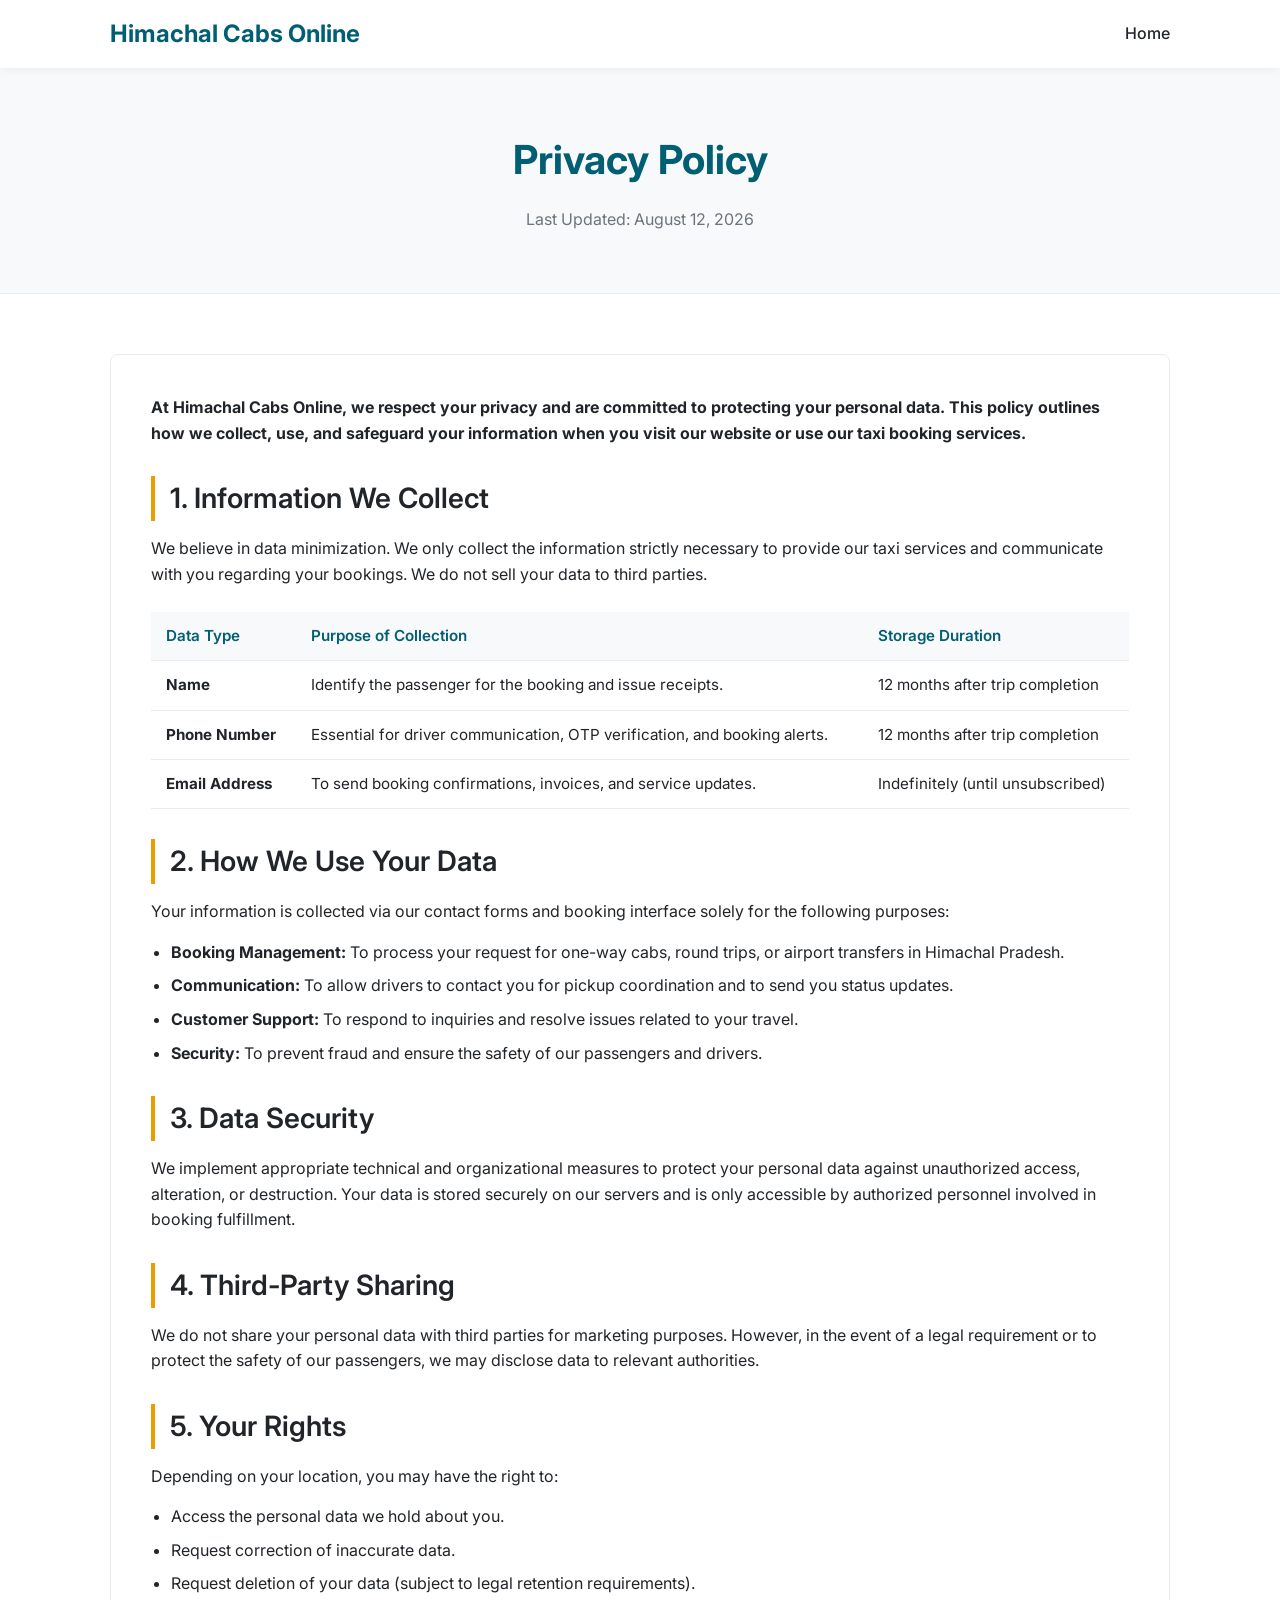
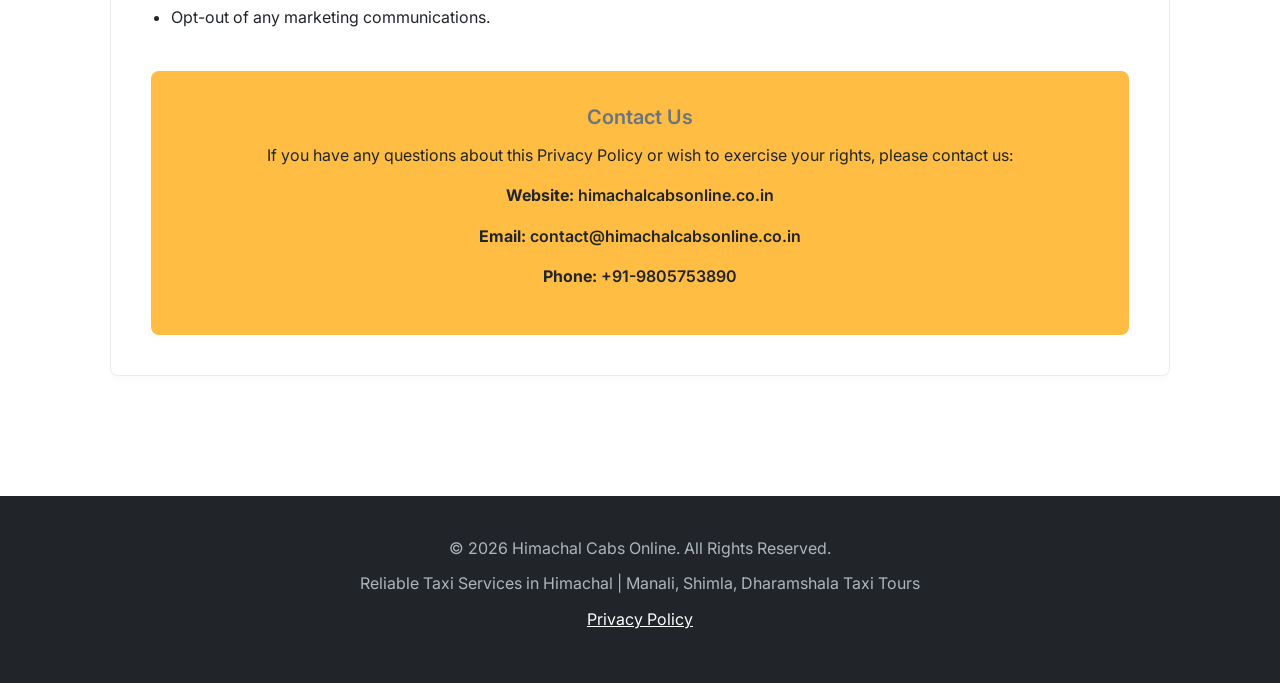
==== privacy-policy.html @ 06775073 "Added: Lazy Load & GTM Tag | Fixed: Font Awesome unsed CSS issue" ====
<!DOCTYPE html>
<html lang="en">
<head>
    <meta charset="UTF-8">
    <meta name="viewport" content="width=device-width, initial-scale=1.0">
    <title>Privacy Policy | Himachal Cabs Online</title>
    <meta name="description" content="Privacy Policy for Himachal Cabs Online. We value your privacy and handle your personal data (Name, Phone, Email) strictly for booking and contact purposes.">

    <!-- Preconnect & Preload -->
    <link rel="preconnect" href="https://fonts.googleapis.com">
    <link rel="preconnect" href="https://fonts.gstatic.com" crossorigin>
    <link rel="preconnect" href="https://cdnjs.cloudflare.com">

    <!-- Google Fonts -->
    <link href="https://fonts.googleapis.com/css2?family=Inter:wght@400;500;600;700&display=swap" rel="stylesheet">
    
    <!-- Font Awesome -->
    <link rel="stylesheet" href="https://cdnjs.cloudflare.com/ajax/libs/font-awesome/6.4.0/css/all.min.css" media="print" onload="this.media='all'">
    <noscript><link rel="stylesheet" href="https://cdnjs.cloudflare.com/ajax/libs/font-awesome/6.4.0/css/all.min.css"></noscript>

    <style>
        /* Core Variables - Adjust these to match your exact homepage colors */
        :root {
            --primary-color: #005f73; /* Deep Teal/Blue - Trust & Professionalism */
            --secondary-color: #0a9396; /* Lighter Teal */
            --accent-color: #ee9b00; /* Warm Gold/Orange - Action buttons */
            --text-dark: #212529;
            --text-light: #6c757d;
            --bg-light: #f8f9fa;
            --bg-white: #ffffff;
            --border-color: #e9ecef;
            --font-main: 'Inter', sans-serif;
            --max-width: 1100px;
        }

        /* Reset & Base Styles */
        * {
            box-sizing: border-box;
            margin: 0;
            padding: 0;
        }

        body {
            font-family: var(--font-main);
            line-height: 1.6;
            color: var(--text-dark);
            background-color: var(--bg-white);
            font-size: 16px;
            -webkit-font-smoothing: antialiased;
        }

        a {
            color: var(--primary-color);
            text-decoration: none;
            transition: color 0.3s ease;
        }

        a:hover {
            color: var(--secondary-color);
            text-decoration: underline;
        }

        /* Layout Container */
        .container {
            max-width: var(--max-width);
            margin: 0 auto;
            padding: 0 20px;
        }

        /* Header / Navigation Area */
        header {
            background-color: var(--bg-white);
            box-shadow: 0 2px 10px rgba(0,0,0,0.05);
            padding: 15px 0;
            position: sticky;
            top: 0;
            z-index: 1000;
        }

        .nav-flex {
            display: flex;
            justify-content: space-between;
            align-items: center;
        }

        .logo {
            font-weight: 700;
            font-size: 1.5rem;
            color: var(--primary-color);
            text-decoration: none;
        }

        .nav-links a {
            margin-left: 20px;
            font-weight: 500;
            color: var(--text-dark);
        }

        .nav-links a:hover {
            color: var(--primary-color);
            text-decoration: none;
        }

        /* Policy Page Specific Styles */
        .page-header {
            background-color: var(--bg-light);
            padding: 60px 0;
            text-align: center;
            border-bottom: 1px solid var(--border-color);
        }

        .page-header h1 {
            font-size: 2.5rem;
            font-weight: 700;
            color: var(--primary-color);
            margin-bottom: 15px;
        }

        .page-header p {
            color: var(--text-light);
            max-width: 600px;
            margin: 0 auto;
        }

        .content-section {
            padding: 60px 0;
        }

        .policy-card {
            background: var(--bg-white);
            padding: 40px;
            border-radius: 8px;
            border: 1px solid var(--border-color);
            box-shadow: 0 4px 6px rgba(0,0,0,0.02);
        }

        h2 {
            font-size: 1.75rem;
            color: var(--text-dark);
            margin-top: 30px;
            margin-bottom: 15px;
            font-weight: 600;
            border-left: 4px solid var(--accent-color);
            padding-left: 15px;
        }

        h3 {
            font-size: 1.25rem;
            color: var(--primary-color);
            margin-top: 25px;
            margin-bottom: 10px;
            font-weight: 600;
        }

        p {
            margin-bottom: 15px;
            color: var(--text-dark);
        }

        ul {
            margin-bottom: 20px;
            padding-left: 20px;
        }

        li {
            margin-bottom: 8px;
            color: var(--text-dark);
        }

        /* Data Table for Clarity */
        .data-table {
            width: 100%;
            border-collapse: collapse;
            margin: 25px 0;
            font-size: 0.95rem;
        }

        .data-table th,
        .data-table td {
            text-align: left;
            padding: 12px 15px;
            border-bottom: 1px solid var(--border-color);
        }

        .data-table th {
            background-color: var(--bg-light);
            font-weight: 600;
            color: var(--primary-color);
        }

        .data-table tr:hover {
            background-color: #fafafa;
        }

        /* Contact Box */
        .contact-box {
            background-color: #ffbd44;
            color: white;
            padding: 30px;
            border-radius: 8px;
            margin-top: 40px;
            text-align: center;
        }

        .contact-box h3 {
            color: white;
            margin-top: 0;
        }

        .contact-box a {
            color: var(--text-dark);
            font-weight: 600;
        }

        /* Footer */
        footer {
            background-color: #212529;
            color: #adb5bd;
            padding: 40px 0;
            text-align: center;
            margin-top: 60px;
        }

        footer p {
            margin-bottom: 10px;
            color: #adb5bd;
        }

        footer a {
            color: white;
            text-decoration: underline;
        }

        /* Responsive Design */
        @media (max-width: 768px) {
            .page-header h1 {
                font-size: 2rem;
            }
            
            .policy-card {
                padding: 25px;
            }

            .nav-flex {
                flex-direction: column;
                gap: 15px;
            }

            .data-table {
                display: block;
                overflow-x: auto;
            }
        }
    </style>
</head>
<body>

    <!-- Header -->
    <header>
        <div class="container nav-flex">
            <a href="/" class="logo">Himachal Cabs Online</a>
            <nav class="nav-links">
                <a href="/">Home</a>
            </nav>
        </div>
    </header>

    <!-- Page Header -->
    <div class="page-header">
        <div class="container">
            <h1>Privacy Policy</h1>
            <p>Last Updated: August 12, 2026</p>
        </div>
    </div>

    <!-- Main Content -->
    <div class="content-section">
        <div class="container">
            <div class="policy-card">
                
                <p><strong>At Himachal Cabs Online, we respect your privacy and are committed to protecting your personal data. This policy outlines how we collect, use, and safeguard your information when you visit our website or use our taxi booking services.</strong></p>

                <h2>1. Information We Collect</h2>
                <p>We believe in data minimization. We only collect the information strictly necessary to provide our taxi services and communicate with you regarding your bookings. We do not sell your data to third parties.</p>
                
                <table class="data-table">
                    <thead>
                        <tr>
                            <th>Data Type</th>
                            <th>Purpose of Collection</th>
                            <th>Storage Duration</th>
                        </tr>
                    </thead>
                    <tbody>
                        <tr>
                            <td><strong>Name</strong></td>
                            <td>Identify the passenger for the booking and issue receipts.</td>
                            <td>12 months after trip completion</td>
                        </tr>
                        <tr>
                            <td><strong>Phone Number</strong></td>
                            <td>Essential for driver communication, OTP verification, and booking alerts.</td>
                            <td>12 months after trip completion</td>
                        </tr>
                        <tr>
                            <td><strong>Email Address</strong></td>
                            <td>To send booking confirmations, invoices, and service updates.</td>
                            <td>Indefinitely (until unsubscribed)</td>
                        </tr>
                    </tbody>
                </table>

                <h2>2. How We Use Your Data</h2>
                <p>Your information is collected via our contact forms and booking interface solely for the following purposes:</p>
                <ul>
                    <li><strong>Booking Management:</strong> To process your request for one-way cabs, round trips, or airport transfers in Himachal Pradesh.</li>
                    <li><strong>Communication:</strong> To allow drivers to contact you for pickup coordination and to send you status updates.</li>
                    <li><strong>Customer Support:</strong> To respond to inquiries and resolve issues related to your travel.</li>
                    <li><strong>Security:</strong> To prevent fraud and ensure the safety of our passengers and drivers.</li>
                </ul>

                <h2>3. Data Security</h2>
                <p>We implement appropriate technical and organizational measures to protect your personal data against unauthorized access, alteration, or destruction. Your data is stored securely on our servers and is only accessible by authorized personnel involved in booking fulfillment.</p>

                <h2>4. Third-Party Sharing</h2>
                <p>We do not share your personal data with third parties for marketing purposes. However, in the event of a legal requirement or to protect the safety of our passengers, we may disclose data to relevant authorities.</p>

                <h2>5. Your Rights</h2>
                <p>Depending on your location, you may have the right to:</p>
                <ul>
                    <li>Access the personal data we hold about you.</li>
                    <li>Request correction of inaccurate data.</li>
                    <li>Request deletion of your data (subject to legal retention requirements).</li>
                    <li>Opt-out of any marketing communications.</li>
                </ul>

                <div class="contact-box">
                    <h3 style="color: #6c757d;">Contact Us</h3>
                    <p>If you have any questions about this Privacy Policy or wish to exercise your rights, please contact us:</p>
                    <p><strong>Website:</strong> <a href="https://himachalcabsonline.co.in">himachalcabsonline.co.in</a></p>
                    <p><strong>Email:</strong> <a href="mailto:contact@himachalcabsonline.co.in">contact@himachalcabsonline.co.in</a></p>
                    <p><strong>Phone:</strong> <a href="tel:+919805753890">+91-9805753890</a></p>
                </div>

            </div>
        </div>
    </div>

    <!-- Footer -->
    <footer>
        <div class="container">
            <p>&copy; 2026 Himachal Cabs Online. All Rights Reserved.</p>
            <p>Reliable Taxi Services in Himachal | Manali, Shimla, Dharamshala Taxi Tours</p>
            <p>
                <a href="/privacy-policy.html">Privacy Policy</a>
            </p>
        </div>
    </footer>

</body>
</html>
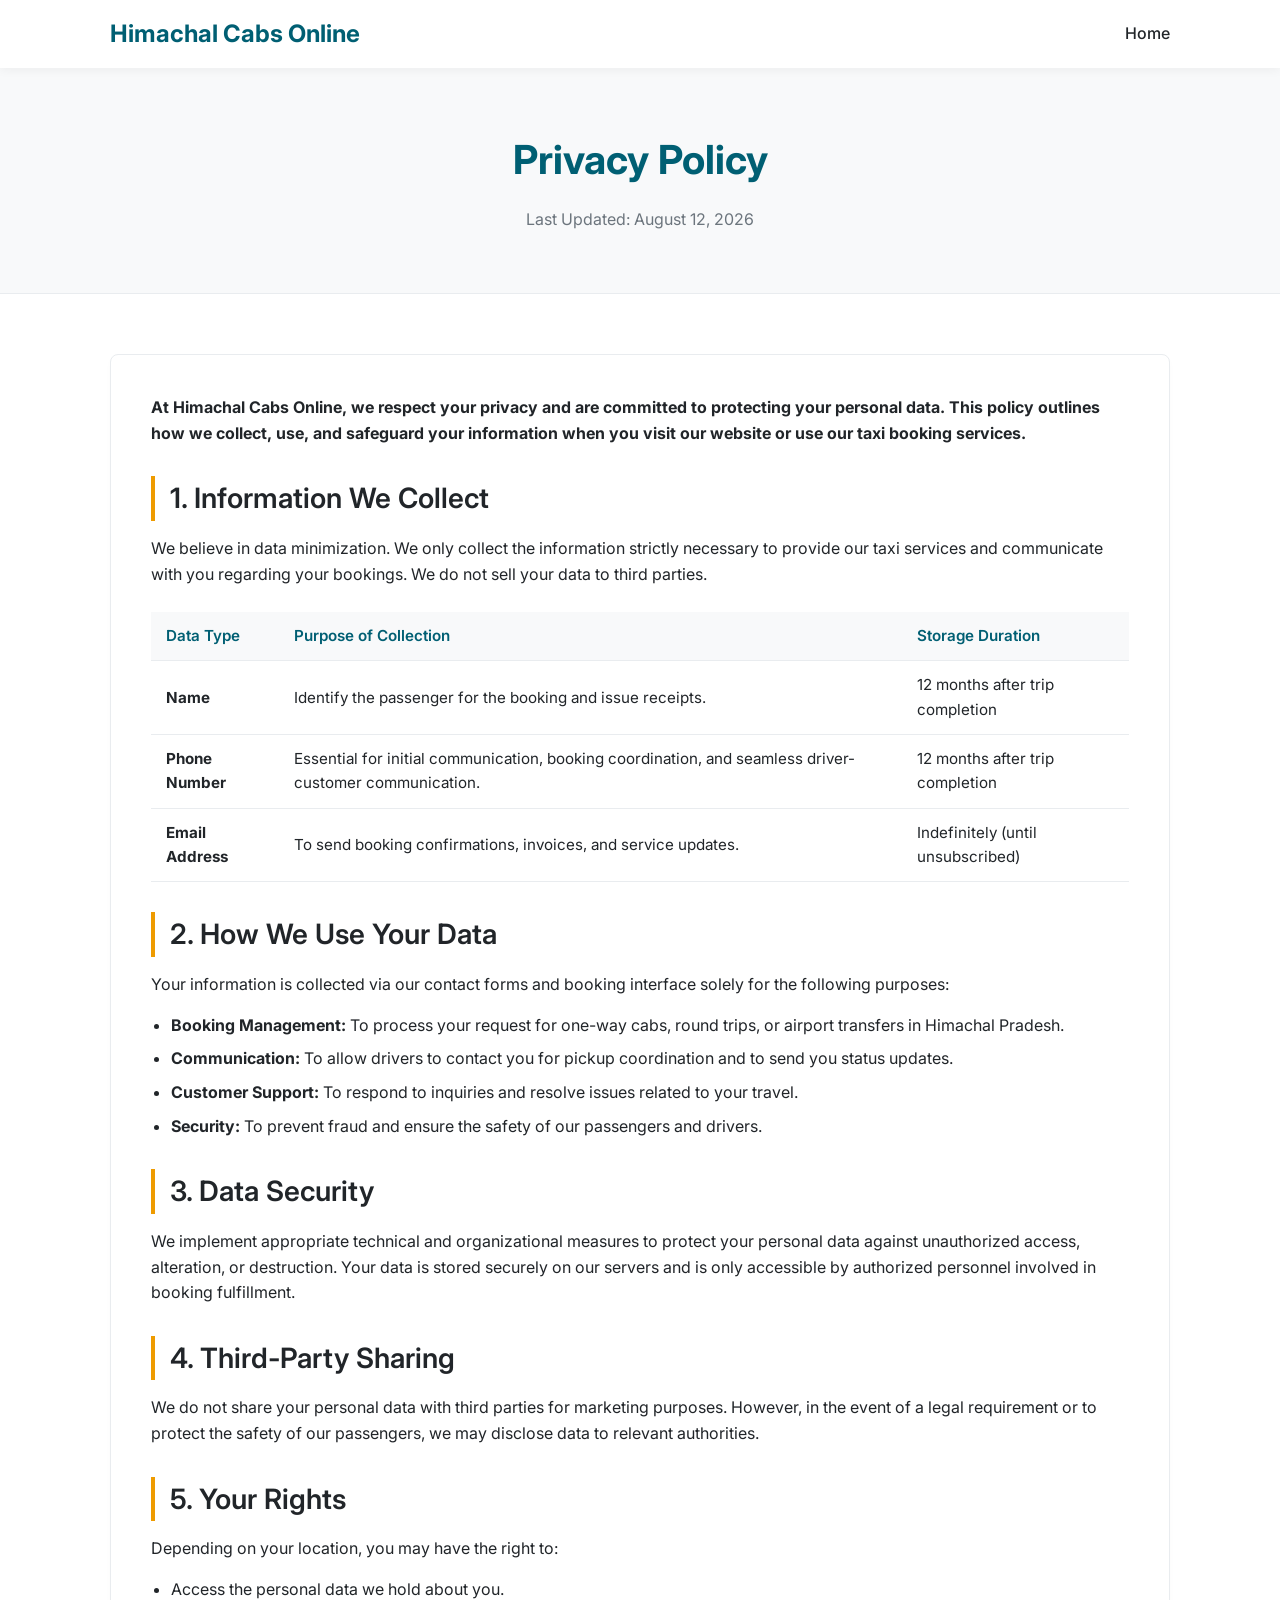
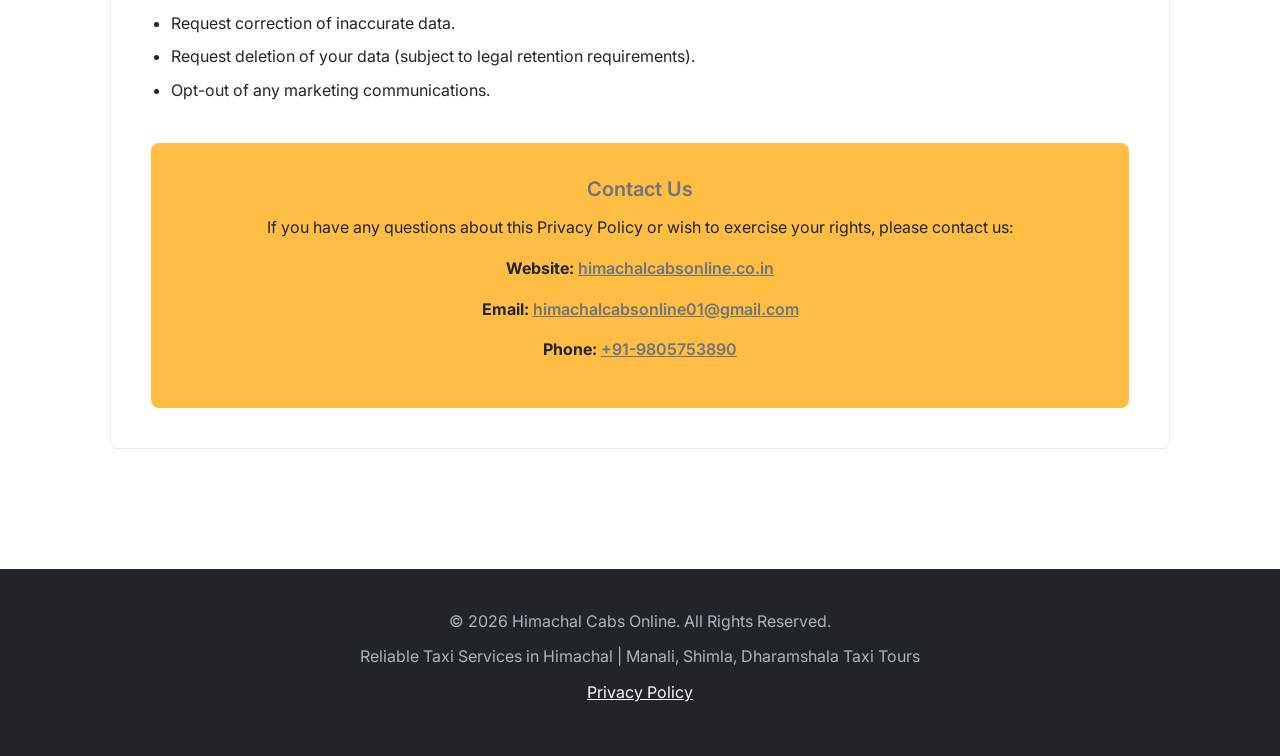
==== commit 569db953: "Addition & Fixes: Favicon addition, content optimisation" ====
--- a/privacy-policy.html
+++ b/privacy-policy.html
@@ -299,7 +299,7 @@
                         </tr>
                         <tr>
                             <td><strong>Phone Number</strong></td>
-                            <td>Essential for driver communication, OTP verification, and booking alerts.</td>
+                            <td>Essential for initial communication, booking coordination, and seamless driver-customer communication.</td>
                             <td>12 months after trip completion</td>
                         </tr>
                         <tr>
@@ -337,9 +337,9 @@
                 <div class="contact-box">
                     <h3 style="color: #6c757d;">Contact Us</h3>
                     <p>If you have any questions about this Privacy Policy or wish to exercise your rights, please contact us:</p>
-                    <p><strong>Website:</strong> <a href="https://himachalcabsonline.co.in">himachalcabsonline.co.in</a></p>
-                    <p><strong>Email:</strong> <a href="mailto:contact@himachalcabsonline.co.in">contact@himachalcabsonline.co.in</a></p>
-                    <p><strong>Phone:</strong> <a href="tel:+919805753890">+91-9805753890</a></p>
+                    <p><strong>Website:</strong> <a href="https://himachalcabsonline.co.in" style="color: #6c757d; text-decoration: underline;">himachalcabsonline.co.in</a></p>
+                    <p><strong>Email:</strong> <a href="mailto:himachalcabsonline01@gmail.com" style="color: #6c757d; text-decoration: underline;">himachalcabsonline01@gmail.com</a></p>
+                    <p><strong>Phone:</strong> <a href="tel:+919805753890" style="color: #6c757d; text-decoration: underline;">+91-9805753890</a></p>
                 </div>
 
             </div>
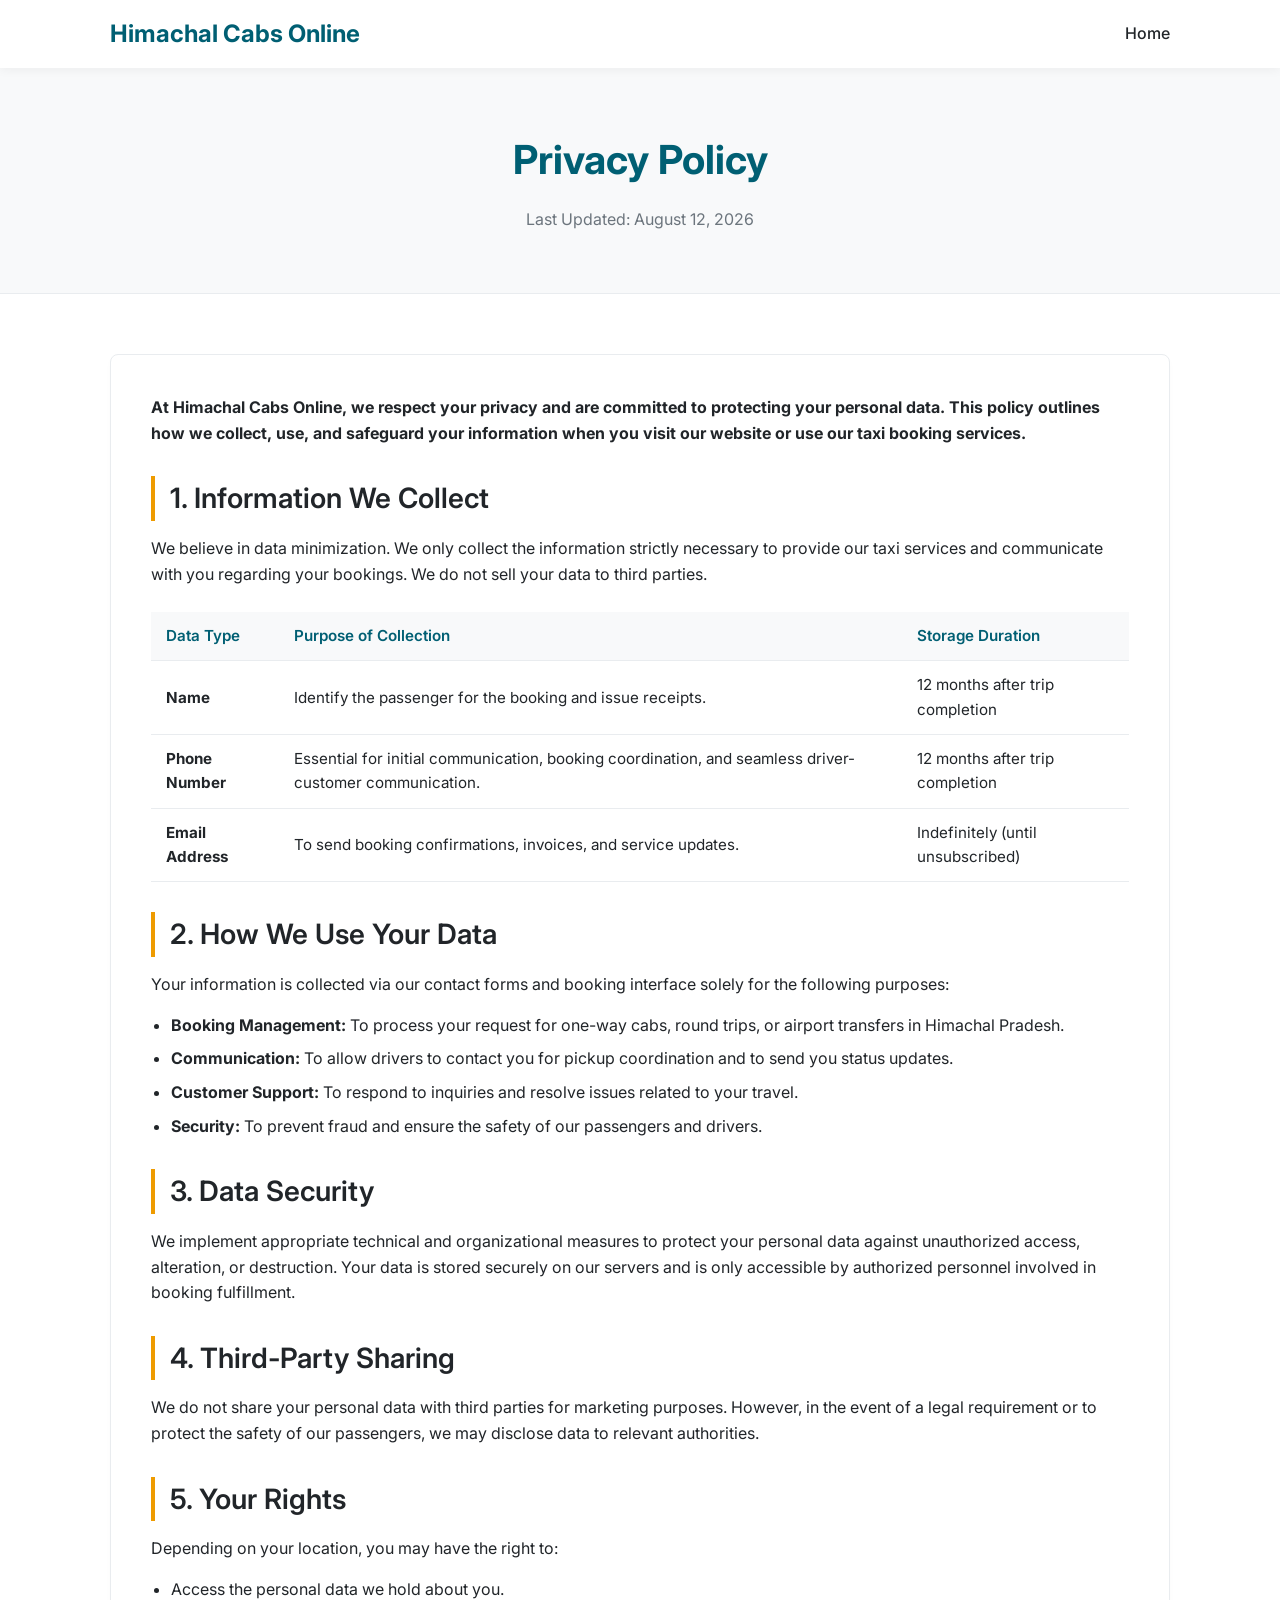
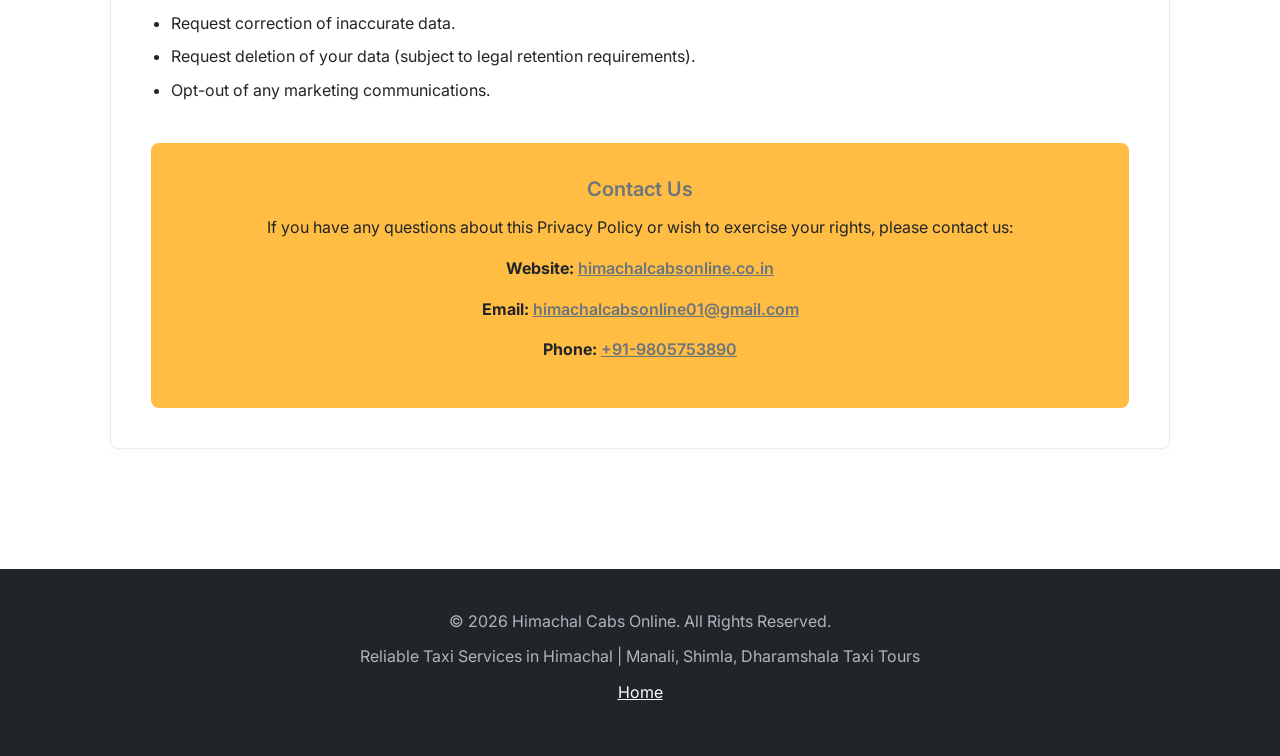
==== commit e9fd7508: "Minor UI updates" ====
--- a/privacy-policy.html
+++ b/privacy-policy.html
@@ -236,6 +236,10 @@
             .page-header h1 {
                 font-size: 2rem;
             }
+
+            .nav-links {
+                display: none;
+            }
             
             .policy-card {
                 padding: 25px;
@@ -249,6 +253,11 @@
             .data-table {
                 display: block;
                 overflow-x: auto;
+            }
+
+            .contact-box {
+                overflow-x: auto;
+                font-size: 3.5vw;
             }
         }
     </style>
@@ -352,7 +361,7 @@
             <p>&copy; 2026 Himachal Cabs Online. All Rights Reserved.</p>
             <p>Reliable Taxi Services in Himachal | Manali, Shimla, Dharamshala Taxi Tours</p>
             <p>
-                <a href="/privacy-policy.html">Privacy Policy</a>
+                <a href="/">Home</a>
             </p>
         </div>
     </footer>
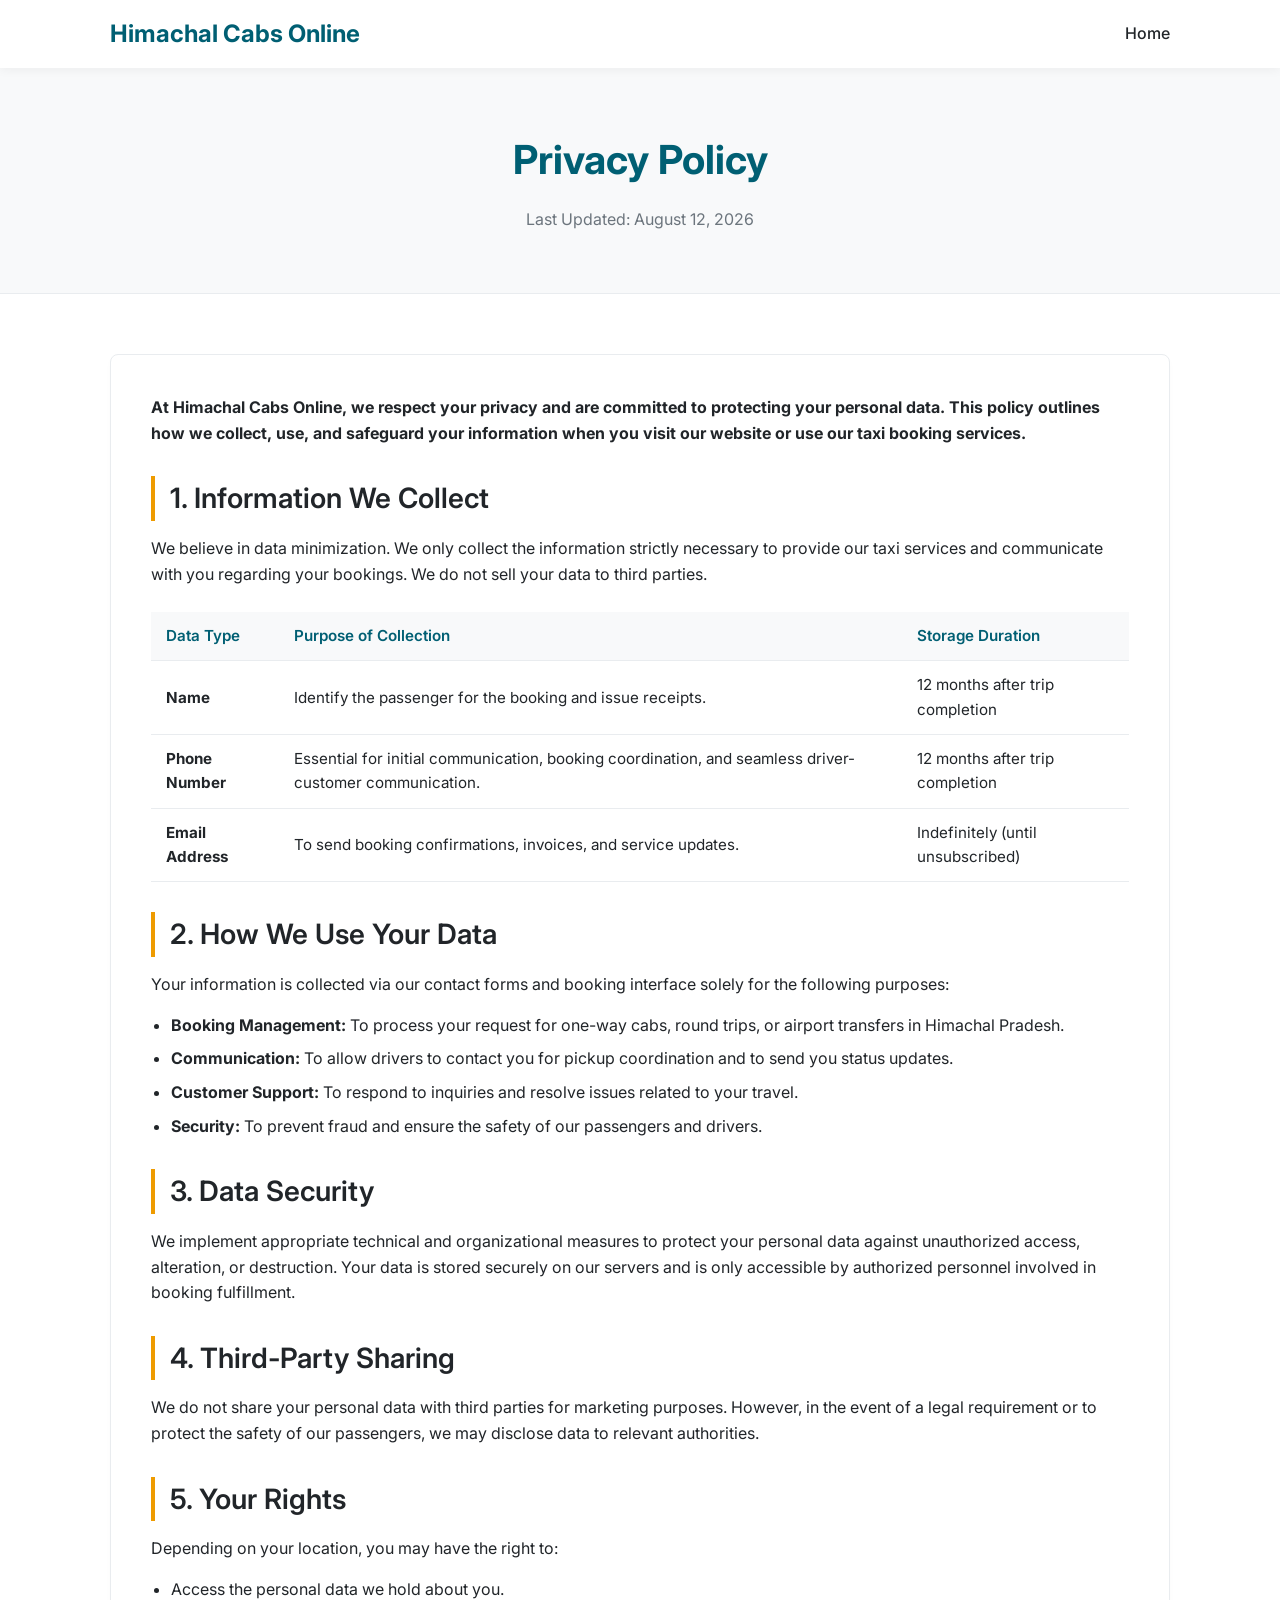
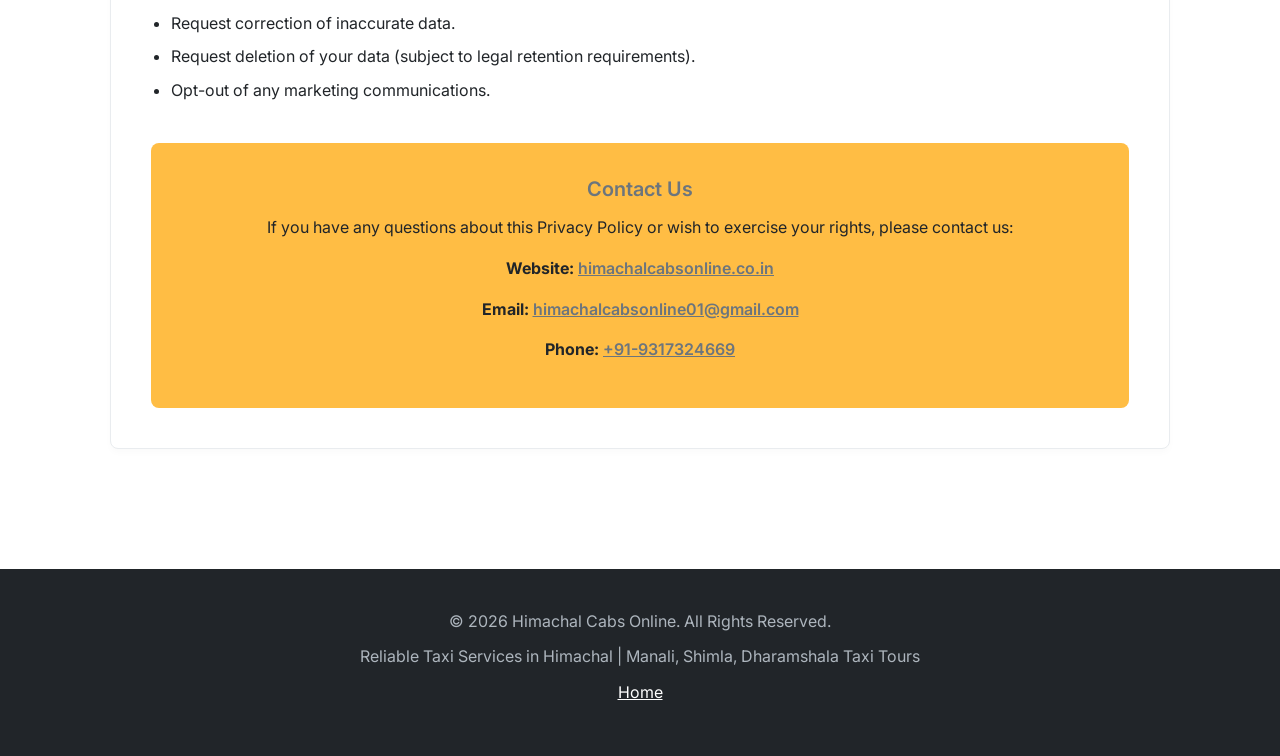
==== commit addccbb5: "multiple layout changes to SPA" ====
--- a/privacy-policy.html
+++ b/privacy-policy.html
@@ -258,6 +258,10 @@
             .contact-box {
                 overflow-x: auto;
                 font-size: 3.5vw;
+            }
+
+            .nav-links{
+                display: none;
             }
         }
     </style>
@@ -348,7 +352,7 @@
                     <p>If you have any questions about this Privacy Policy or wish to exercise your rights, please contact us:</p>
                     <p><strong>Website:</strong> <a href="https://himachalcabsonline.co.in" style="color: #6c757d; text-decoration: underline;">himachalcabsonline.co.in</a></p>
                     <p><strong>Email:</strong> <a href="mailto:himachalcabsonline01@gmail.com" style="color: #6c757d; text-decoration: underline;">himachalcabsonline01@gmail.com</a></p>
-                    <p><strong>Phone:</strong> <a href="tel:+919805753890" style="color: #6c757d; text-decoration: underline;">+91-9805753890</a></p>
+                    <p><strong>Phone:</strong> <a href="tel:+919317324669" style="color: #6c757d; text-decoration: underline;">+91-9317324669</a></p>
                 </div>
 
             </div>
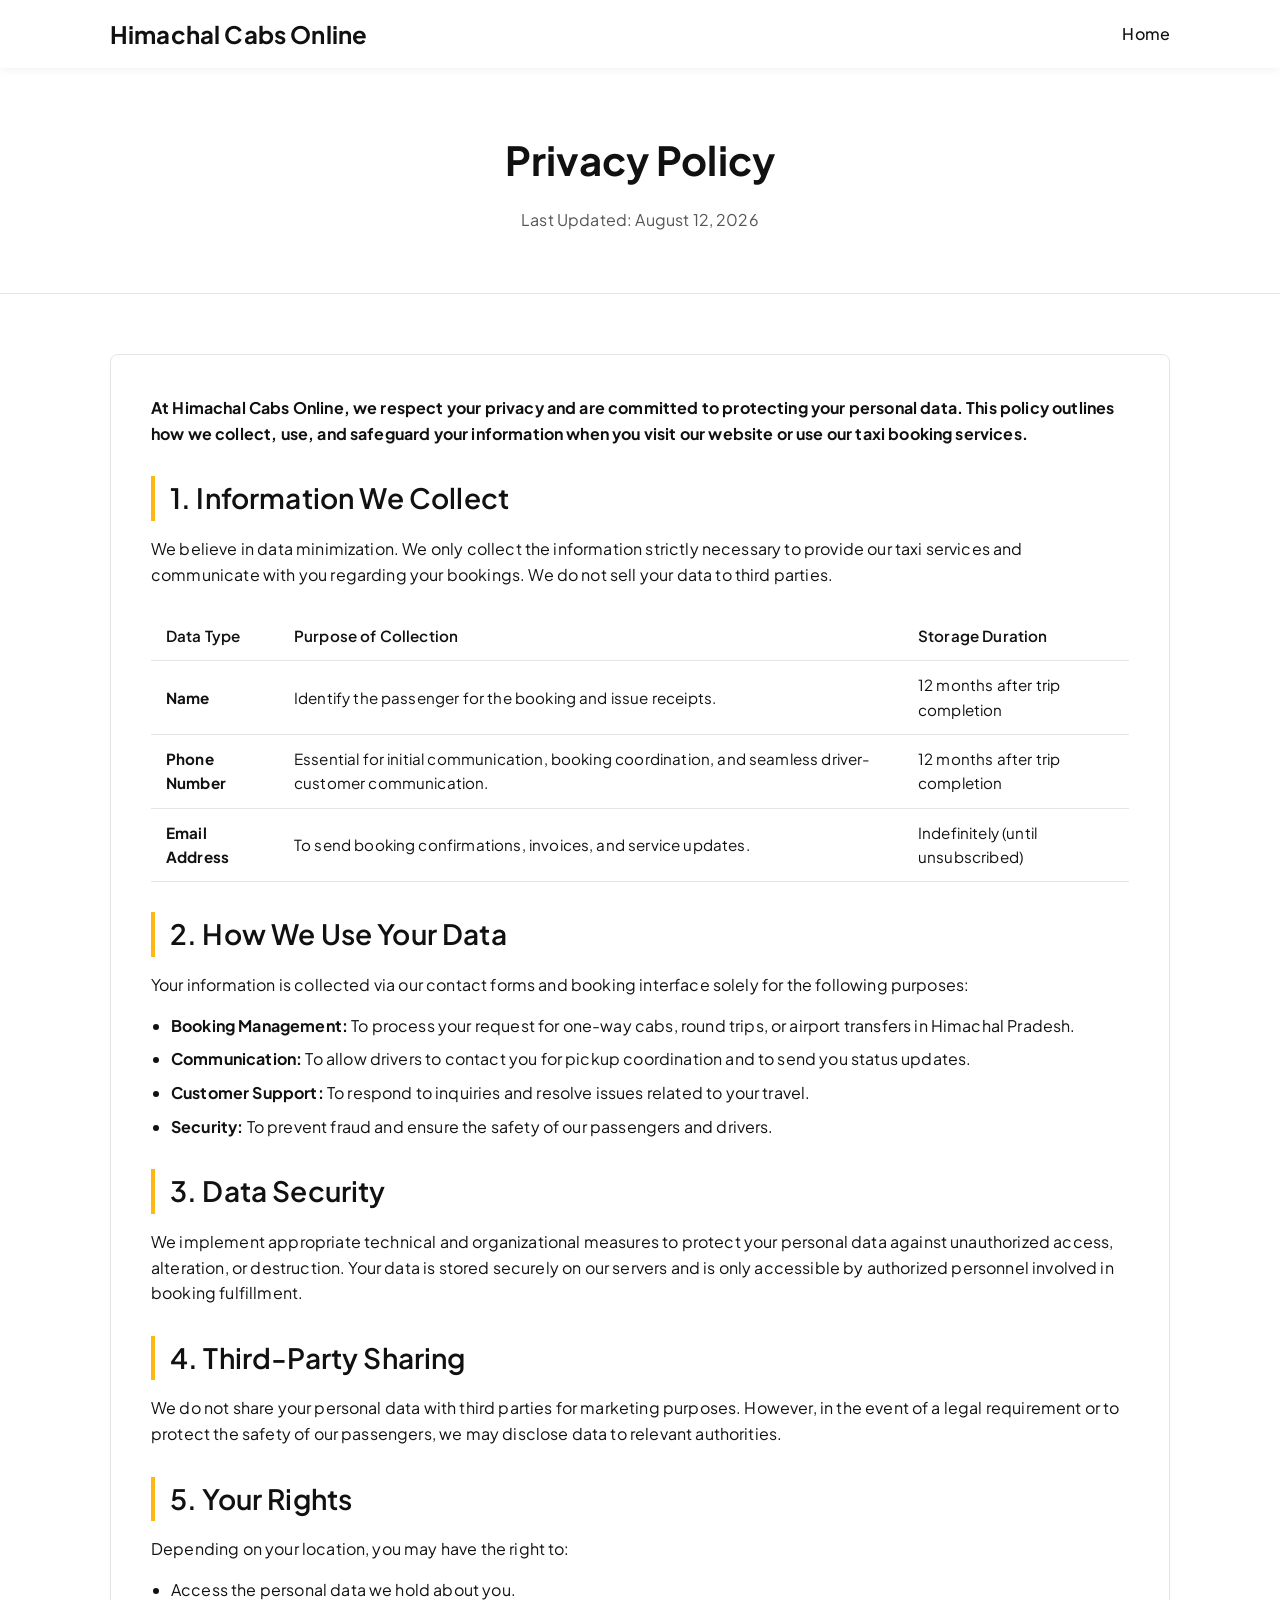
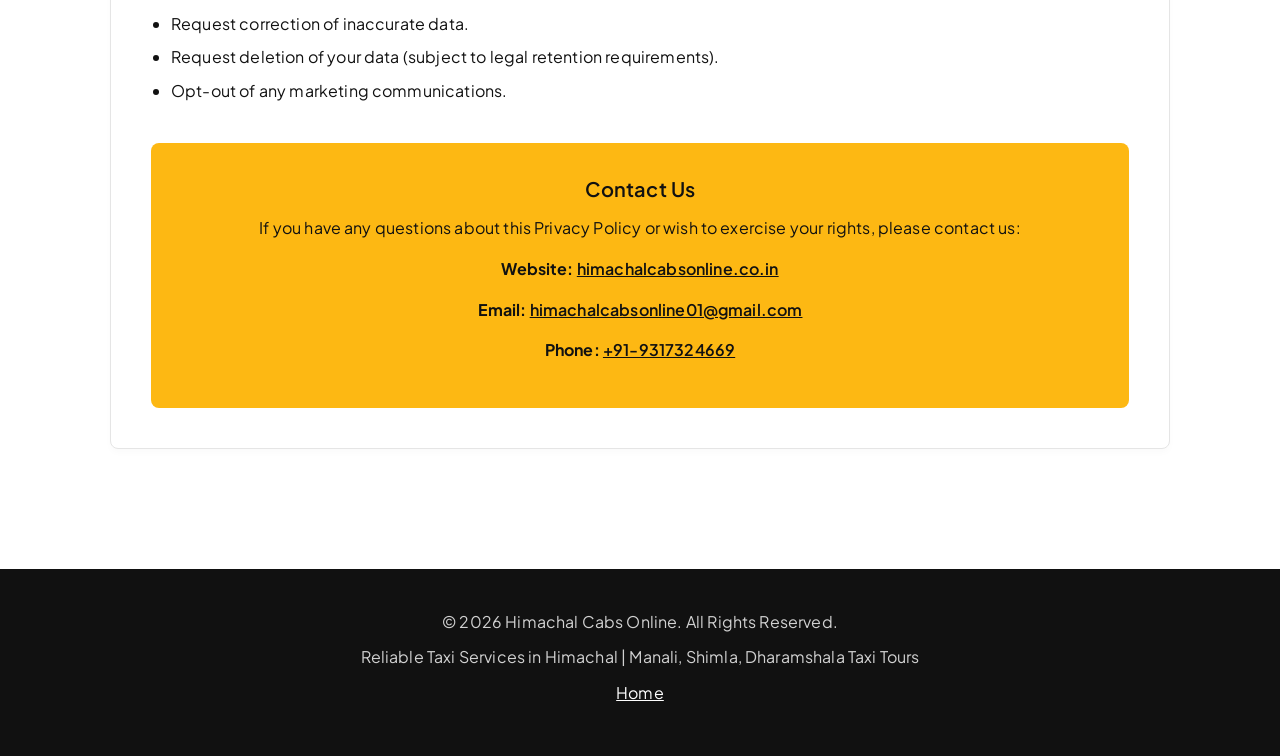
==== commit f2d6bd3a: "fix: Phone input & fonts" ====
--- a/privacy-policy.html
+++ b/privacy-policy.html
@@ -12,7 +12,7 @@
     <link rel="preconnect" href="https://cdnjs.cloudflare.com">
 
     <!-- Google Fonts -->
-    <link href="https://fonts.googleapis.com/css2?family=Inter:wght@400;500;600;700&display=swap" rel="stylesheet">
+    <link href="https://fonts.googleapis.com/css2?family=Plus+Jakarta+Sans:wght@200..800&display=swap" rel="stylesheet">
     
     <!-- Font Awesome -->
     <link rel="stylesheet" href="https://cdnjs.cloudflare.com/ajax/libs/font-awesome/6.4.0/css/all.min.css" media="print" onload="this.media='all'">
@@ -21,15 +21,15 @@
     <style>
         /* Core Variables - Adjust these to match your exact homepage colors */
         :root {
-            --primary-color: #005f73; /* Deep Teal/Blue - Trust & Professionalism */
-            --secondary-color: #0a9396; /* Lighter Teal */
-            --accent-color: #ee9b00; /* Warm Gold/Orange - Action buttons */
-            --text-dark: #212529;
-            --text-light: #6c757d;
-            --bg-light: #f8f9fa;
+            --primary-color: #111111; /* Deep Onyx - Text, borders & navigation */
+            --secondary-color: #111111; /* Deep Onyx hover state */
+            --accent-color: #FDB813; /* Medallion Yellow - Action buttons */
+            --text-dark: #111111;
+            --text-light: #555555;
+            --bg-light: #FFFFFF;
             --bg-white: #ffffff;
-            --border-color: #e9ecef;
-            --font-main: 'Inter', sans-serif;
+            --border-color: #E5E5E5;
+            --font-main: 'Plus Jakarta Sans', system-ui, -apple-system, 'Segoe UI', Arial, sans-serif;
             --max-width: 1100px;
         }
 
@@ -42,6 +42,8 @@
 
         body {
             font-family: var(--font-main);
+            font-weight: 400;
+            letter-spacing: 0.01em;
             line-height: 1.6;
             color: var(--text-dark);
             background-color: var(--bg-white);
@@ -194,8 +196,8 @@
 
         /* Contact Box */
         .contact-box {
-            background-color: #ffbd44;
-            color: white;
+            background-color: #FDB813;
+            color: #111111;
             padding: 30px;
             border-radius: 8px;
             margin-top: 40px;
@@ -203,7 +205,7 @@
         }
 
         .contact-box h3 {
-            color: white;
+            color: #111111;
             margin-top: 0;
         }
 
@@ -214,8 +216,8 @@
 
         /* Footer */
         footer {
-            background-color: #212529;
-            color: #adb5bd;
+            background-color: #111111;
+            color: #D1D1D1;
             padding: 40px 0;
             text-align: center;
             margin-top: 60px;
@@ -223,7 +225,7 @@
 
         footer p {
             margin-bottom: 10px;
-            color: #adb5bd;
+            color: #D1D1D1;
         }
 
         footer a {
@@ -348,11 +350,11 @@
                 </ul>
 
                 <div class="contact-box">
-                    <h3 style="color: #6c757d;">Contact Us</h3>
+                    <h3 style="color: #111111;">Contact Us</h3>
                     <p>If you have any questions about this Privacy Policy or wish to exercise your rights, please contact us:</p>
-                    <p><strong>Website:</strong> <a href="https://himachalcabsonline.co.in" style="color: #6c757d; text-decoration: underline;">himachalcabsonline.co.in</a></p>
-                    <p><strong>Email:</strong> <a href="mailto:himachalcabsonline01@gmail.com" style="color: #6c757d; text-decoration: underline;">himachalcabsonline01@gmail.com</a></p>
-                    <p><strong>Phone:</strong> <a href="tel:+919317324669" style="color: #6c757d; text-decoration: underline;">+91-9317324669</a></p>
+                    <p><strong>Website:</strong> <a href="https://himachalcabsonline.co.in" style="color: #111111; text-decoration: underline;">himachalcabsonline.co.in</a></p>
+                    <p><strong>Email:</strong> <a href="mailto:himachalcabsonline01@gmail.com" style="color: #111111; text-decoration: underline;">himachalcabsonline01@gmail.com</a></p>
+                    <p><strong>Phone:</strong> <a href="tel:+919317324669" style="color: #111111; text-decoration: underline;">+91-9317324669</a></p>
                 </div>
 
             </div>
